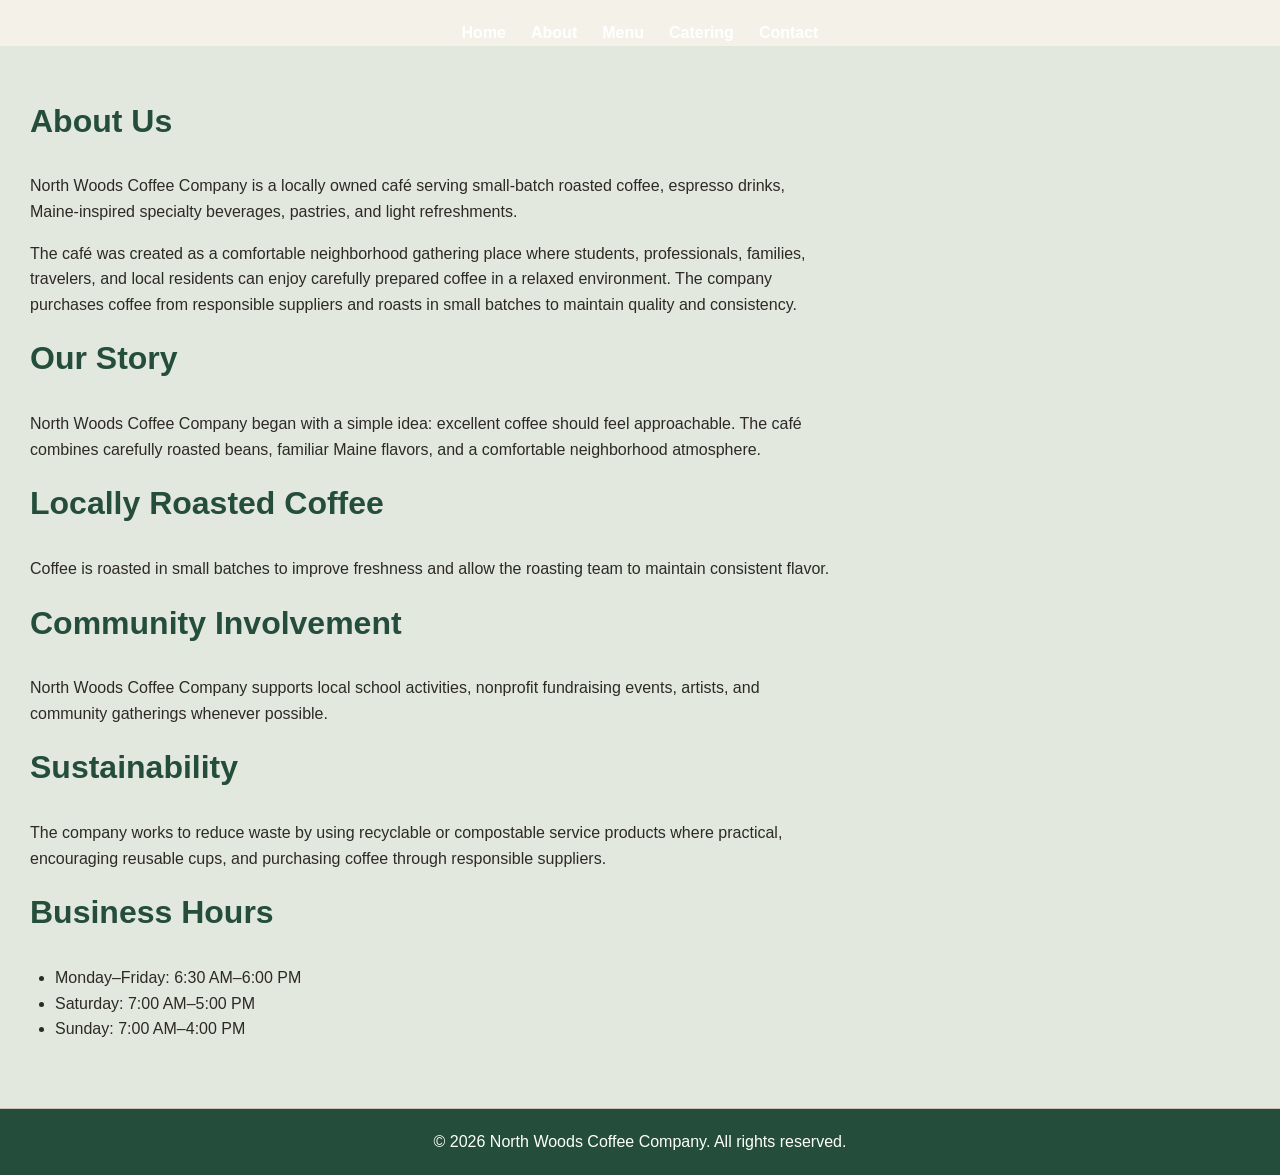
==== about.html @ 858e53b8 "Individual Pages" ====
<!DOCTYPE html>
 <html lang="en">
 <head>
    <meta charset="UTF-8">
    <meta name="viewport" content="width=device-width, initial-scale=1.0">
    <title>Document</title>
     <link rel="stylesheet" href="css/style.css">
</head>
 <nav id="main-navigation">

        <ul>
            <li><a href="index.html">Home</a></li>
            <li><a href="about.html">About</a></li>
            <li><a href="menu.html">Menu</a></li>
            <li><a href="catering.html">Catering</a></li>
            <li><a href="contact.html">Contact</a></li>
        </ul>

    </nav>


        <section id="about">

            <h2>About Us</h2>

            <p>
                North Woods Coffee Company is a locally owned café
                serving small-batch roasted coffee, espresso drinks,
                Maine-inspired specialty beverages, pastries, and light
                refreshments.
            </p>

            <p>
                The café was created as a comfortable neighborhood
                gathering place where students, professionals,
                families, travelers, and local residents can enjoy
                carefully prepared coffee in a relaxed environment.
                The company purchases coffee from responsible suppliers
                and roasts in small batches to maintain quality
                and consistency.
            </p>

            <h2>Our Story</h2>

            <p>
                North Woods Coffee Company began with a simple idea:
                excellent coffee should feel approachable. The café
                combines carefully roasted beans, familiar Maine flavors,
                and a comfortable neighborhood atmosphere.
            </p>

            <h2>Locally Roasted Coffee</h2>

            <p>
                Coffee is roasted in small batches to improve freshness
                and allow the roasting team to maintain consistent flavor.
            </p>

            <h2>Community Involvement</h2>

            <p>
                North Woods Coffee Company supports local school activities,
                nonprofit fundraising events, artists, and community
                gatherings whenever possible.
            </p>

            <h2>Sustainability</h2>

            <p>
                The company works to reduce waste by using recyclable or
                compostable service products where practical, encouraging
                reusable cups, and purchasing coffee through responsible
                suppliers.
            </p>

            <h2>Business Hours</h2>

            <ul>
                <li>Monday–Friday: 6:30 AM–6:00 PM</li>
                <li>Saturday: 7:00 AM–5:00 PM</li>
                <li>Sunday: 7:00 AM–4:00 PM</li>
            </ul>

        </section>

        <footer>

        <p>
            &copy; 2026 North Woods Coffee Company.
            All rights reserved.
        </p>

    </footer>

</body>

</html>
---- css/style.css ----
* {
    box-sizing: border-box;
}

body {
    margin: 0;
    font-family: Arial, Helvetica, sans-serif;
    background-color: #f4f1e8;
    color: #2d2a24;
    line-height: 1.6;
}

img {
    max-width: 100%;
    height: auto;
}

a {
    color: #244d3b;
}

a:hover {
    color: #8a5a32;
}


h1,
h2,
h3 {
    color: #244d3b;
}

h1 {
    font-size: 2.5rem;
    margin-bottom: 5px;
}

h2 {
    font-size: 2rem;
    margin-top: 0;
}

h3 {
    font-size: 1.4rem;
}

h5 {
    color: #6b4328;
}



header {
    background-color: #244d3b;
    color: white;
    text-align: center;
    padding: 25px;
}

header h1 {
    color: #f4f1e8;
    margin: 0;
}

header p {
    color: #e4c48a;
    margin-top: 5px;
}



nav ul {
    list-style-type: none;
    padding: 0;
    margin: 20px 0 0;

    display: flex;
    justify-content: center;
    gap: 25px;
}

nav a {
    color: white;
    text-decoration: none;
    font-weight: bold;
}

nav a:hover {
    color: #e4c48a;
}

@media (max-width: 600px) {

    .menu-toggle {
        display: block;
        margin: 15px auto;
    }

    nav ul {
        display: none;
        flex-direction: column;
        gap: 15px;
        margin-top: 10px;
        text-align: center;
    }

    nav.open ul {
        display: flex;
    }

}

.menu-toggle {
    display: none;
    background: none;
    border: 1px solid white;
    color: white;
    padding: 10px 15px;
    font-size: 16px;
    cursor: pointer;
}

main {
    width: 90%;
    max-width: 1100px;
    margin: 0 auto;
}

section {
    padding: 50px 0;
    border-bottom: 1px solid #c9c1b3;
}

section p {
    max-width: 800px;
}




.hero {
    display: flex;
    align-items: center;
    gap: 40px;
    padding: 60px 0;
}

.hero-content {
    flex: 1;
}

.hero-content h2 {
    font-size: 2.5rem;
}

.hero-image {
    flex: 1;
}

.hero-image img {
    width: 100%;
    border-radius: 10px;
}



.button {
    display: inline-block;
    background-color: #8a5a32;
    color: white;
    text-decoration: none;
    padding: 12px 20px;
    border-radius: 5px;
    margin-top: 10px;
    font-weight: bold;
}

.button:hover {
    background-color: #244d3b;
}




.card-grid {
    display: grid;
    grid-template-columns: repeat(3, 1fr);
    gap: 20px;
    margin-bottom: 40px;
}

.menu-card,
.service-card {
    background-color: white;
    border: 1px solid #c9c1b3;
    border-radius: 8px;
    padding: 20px;
}

.menu-card h3,
.service-card h3 {
    margin-top: 0;
}

.menu-card h5,
.service-card h5 {
    margin-bottom: 0;
}




#about {
    background-color: #e3e8df;
    padding-left: 30px;
    padding-right: 30px;
}

#about ul {
    padding-left: 25px;
}




#menu {
    background-color: #f4f1e8;
}

#menu > h3 {
    color: #6b4328;
    border-bottom: 2px solid #8a5a32;
    padding-bottom: 5px;
}




#catering {
    background-color: #e3e8df;
    padding: 25px;
}




#contact {
    background-color: #f4f1e8;
}



footer {
    background-color: #244d3b;
    color: white;
    text-align: center;
    padding: 20px;
}

footer p {
    margin: 0;
}


/* Keyboard focus styles */
a:focus,
button:focus,
input:focus,
textarea:focus {
    outline: 3px solid #8a5a32;
    outline-offset: 3px;
}


/* Contact form styles */
form {
    max-width: 600px;
}

input,
textarea {
    width: 100%;
    max-width: 100%;
    padding: 10px;
    font-family: Arial, Helvetica, sans-serif;
    font-size: 1rem;
    border: 1px solid #6b4328;
    border-radius: 5px;
}

form label {
    display: block;
    margin-bottom: 5px;
    font-weight: bold;
}

form button {
    background-color: #244d3b;
    color: white;
    padding: 12px 20px;
    border: none;
    border-radius: 5px;
    font-size: 1rem;
    cursor: pointer;
}

form button:hover {
    background-color: #8a5a32;
}


/* Tablet layout */
@media (max-width: 900px) {

    .card-grid {
        grid-template-columns: repeat(2, 1fr);
    }

    .hero {
        gap: 25px;
    }

}


/* Smaller screens */
@media (max-width: 700px) {

    .hero {
        flex-direction: column;
        align-items: stretch;
    }

    .hero-content h2 {
        font-size: 2rem;
    }

    .hero-image {
        width: 100%;
    }

}


/* Smartphone layout */
@media (max-width: 600px) {

    header {
        padding: 20px 15px;
    }

    h1 {
        font-size: 2rem;
    }

    h2 {
        font-size: 1.5rem;
    }

    nav ul {
        flex-direction: column;
        align-items: center;
        gap: 5px;
    }

    nav a {
        display: inline-block;
        padding: 8px 15px;
    }

    main {
        width: 92%;
    }

    section {
        padding: 30px 0;
    }

    #about {
        padding-left: 15px;
        padding-right: 15px;
    }

    #catering {
        padding: 20px 15px;
    }

    .card-grid {
        grid-template-columns: 1fr;
        gap: 15px;
    }

    .hero {
        padding: 35px 0;
    }

    .hero-content h2 {
        font-size: 1.8rem;
    }

    .button {
        padding: 12px 20px;
    }

    footer {
        padding: 20px 15px;
    }

}

.price {
    color: #6b4328;
    font-weight: bold;
}
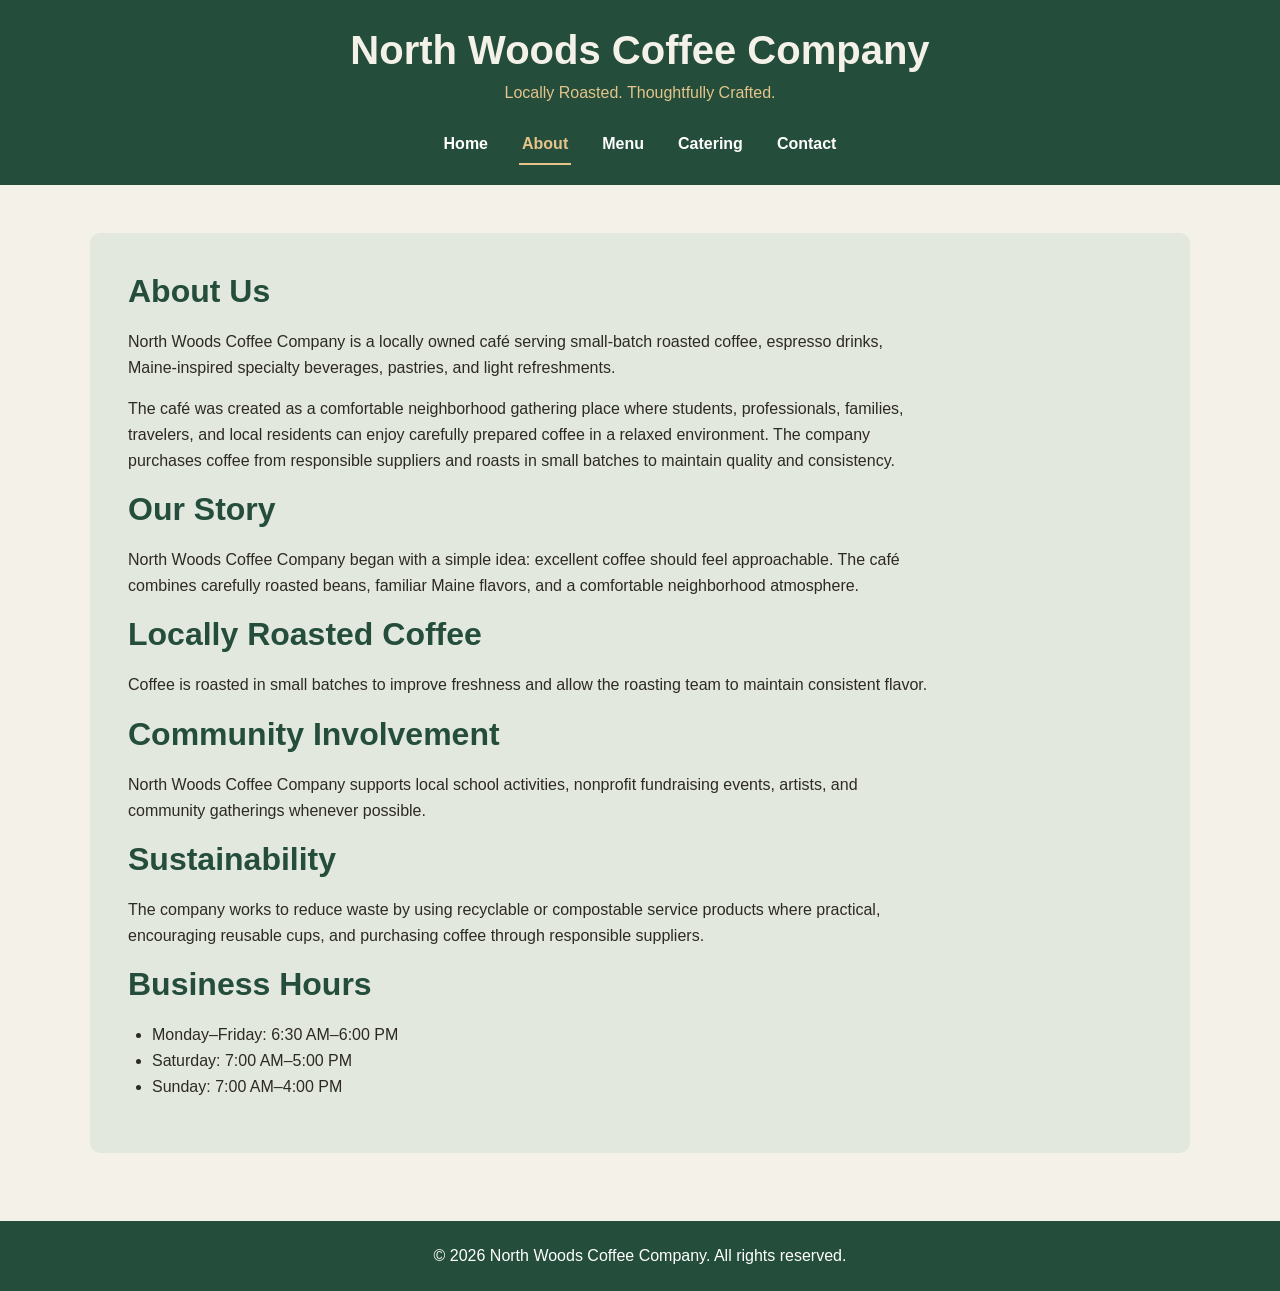
==== commit d22a84c2: "Pages updates" ====
--- a/about.html
+++ b/about.html
@@ -1,25 +1,39 @@
- <!DOCTYPE html>
- <html lang="en">
- <head>
+
+<!DOCTYPE html>
+<html lang="en">
+<head>
     <meta charset="UTF-8">
     <meta name="viewport" content="width=device-width, initial-scale=1.0">
-    <title>Document</title>
-     <link rel="stylesheet" href="css/style.css">
+    <title>About | North Woods Coffee Company</title>
+    <link rel="stylesheet" href="css/style.css">
+    <script src="js/script.js" defer></script>
 </head>
- <nav id="main-navigation">
+<body>
 
-        <ul>
-            <li><a href="index.html">Home</a></li>
-            <li><a href="about.html">About</a></li>
-            <li><a href="menu.html">Menu</a></li>
-            <li><a href="catering.html">Catering</a></li>
-            <li><a href="contact.html">Contact</a></li>
-        </ul>
+    <header>
+        <h1>North Woods Coffee Company</h1>
+        <p>Locally Roasted. Thoughtfully Crafted.</p>
 
-    </nav>
+        <button class="menu-toggle" type="button"
+                aria-expanded="false"
+                aria-controls="main-navigation">
+            Menu
+        </button>
 
+        <nav class="site-nav" id="main-navigation">
+            <ul>
+                <li><a href="index.html">Home</a></li>
+                <li><a href="about.html">About</a></li>
+                <li><a href="menu.html">Menu</a></li>
+                <li><a href="catering.html">Catering</a></li>
+                <li><a href="contact.html">Contact</a></li>
+            </ul>
+        </nav>
+    </header>
 
-        <section id="about">
+    <main>
+
+        <section id="about" class="page-section">
 
             <h2>About Us</h2>
 
@@ -32,21 +46,20 @@
 
             <p>
                 The café was created as a comfortable neighborhood
-                gathering place where students, professionals,
-                families, travelers, and local residents can enjoy
-                carefully prepared coffee in a relaxed environment.
-                The company purchases coffee from responsible suppliers
-                and roasts in small batches to maintain quality
-                and consistency.
+                gathering place where students, professionals, families,
+                travelers, and local residents can enjoy carefully prepared
+                coffee in a relaxed environment. The company purchases coffee
+                from responsible suppliers and roasts in small batches to
+                maintain quality and consistency.
             </p>
 
             <h2>Our Story</h2>
 
             <p>
                 North Woods Coffee Company began with a simple idea:
-                excellent coffee should feel approachable. The café
-                combines carefully roasted beans, familiar Maine flavors,
-                and a comfortable neighborhood atmosphere.
+                excellent coffee should feel approachable. The café combines
+                carefully roasted beans, familiar Maine flavors, and a
+                comfortable neighborhood atmosphere.
             </p>
 
             <h2>Locally Roasted Coffee</h2>
@@ -83,15 +96,11 @@
 
         </section>
 
-        <footer>
+    </main>
 
-        <p>
-            &copy; 2026 North Woods Coffee Company.
-            All rights reserved.
-        </p>
-
+    <footer>
+        <p>&copy; 2026 North Woods Coffee Company. All rights reserved.</p>
     </footer>
 
 </body>
-
 </html>
--- a/css/style.css
+++ b/css/style.css
@@ -1,7 +1,10 @@
-
-
+/* North Woods Coffee Company - shared site styles */
 * {
     box-sizing: border-box;
+}
+
+html {
+    scroll-behavior: smooth;
 }
 
 body {
@@ -13,6 +16,7 @@
 }
 
 img {
+    display: block;
     max-width: 100%;
     height: auto;
 }
@@ -25,138 +29,125 @@
     color: #8a5a32;
 }
 
-
-h1,
-h2,
-h3 {
+h1, h2, h3 {
     color: #244d3b;
+    line-height: 1.25;
 }
 
 h1 {
     font-size: 2.5rem;
-    margin-bottom: 5px;
+    margin: 0;
 }
 
 h2 {
     font-size: 2rem;
+    margin: 0 0 18px;
+}
+
+h3 {
+    font-size: 1.35rem;
     margin-top: 0;
 }
 
-h3 {
-    font-size: 1.4rem;
-}
-
-h5 {
-    color: #6b4328;
-}
-
-
+p {
+    margin-top: 0;
+}
 
 header {
+    width: 100%;
     background-color: #244d3b;
     color: white;
     text-align: center;
-    padding: 25px;
+    padding: 25px 20px 20px;
 }
 
 header h1 {
     color: #f4f1e8;
-    margin: 0;
 }
 
 header p {
     color: #e4c48a;
-    margin-top: 5px;
-}
-
-
-
-nav ul {
-    list-style-type: none;
-    padding: 0;
-    margin: 20px 0 0;
-
+    margin: 5px 0 0;
+}
+
+.site-nav {
+    max-width: 1100px;
+    margin: 0 auto;
+}
+
+.site-nav ul {
+    list-style: none;
     display: flex;
     justify-content: center;
-    gap: 25px;
-}
-
-nav a {
-    color: white;
+    align-items: center;
+    flex-wrap: wrap;
+    gap: 12px 28px;
+    margin: 18px 0 0;
+    padding: 0;
+}
+
+.site-nav a {
+    display: inline-block;
+    color: #fff;
     text-decoration: none;
     font-weight: bold;
-}
-
-nav a:hover {
+    padding: 7px 3px;
+    border-bottom: 2px solid transparent;
+    transition: color 0.2s ease, border-color 0.2s ease;
+}
+
+.site-nav a:hover,
+.site-nav a[aria-current="page"] {
     color: #e4c48a;
-}
-
-@media (max-width: 600px) {
-
-    .menu-toggle {
-        display: block;
-        margin: 15px auto;
-    }
-
-    nav ul {
-        display: none;
-        flex-direction: column;
-        gap: 15px;
-        margin-top: 10px;
-        text-align: center;
-    }
-
-    nav.open ul {
-        display: flex;
-    }
-
+    border-bottom-color: #e4c48a;
 }
 
 .menu-toggle {
     display: none;
-    background: none;
-    border: 1px solid white;
-    color: white;
-    padding: 10px 15px;
-    font-size: 16px;
+    margin: 16px auto 0;
+    padding: 9px 16px;
+    color: white;
+    background: transparent;
+    border: 1px solid #e4c48a;
+    border-radius: 5px;
+    font-size: 1rem;
     cursor: pointer;
 }
 
 main {
-    width: 90%;
-    max-width: 1100px;
+    width: min(90%, 1100px);
     margin: 0 auto;
-}
-
-section {
-    padding: 50px 0;
-    border-bottom: 1px solid #c9c1b3;
-}
-
-section p {
+    padding: 28px 0 48px;
+}
+
+.page-section {
+    padding: 38px;
+    margin: 20px 0;
+    background: #e3e8df;
+    border-radius: 10px;
+}
+
+.page-section p {
     max-width: 800px;
 }
-
-
-
 
 .hero {
     display: flex;
     align-items: center;
     gap: 40px;
-    padding: 60px 0;
-}
-
-.hero-content {
+    padding: 45px 0;
+    margin: 0;
+    background: transparent;
+}
+
+.hero-content,
+.hero-image {
     flex: 1;
+    min-width: 0;
 }
 
 .hero-content h2 {
     font-size: 2.5rem;
-}
-
-.hero-image {
-    flex: 1;
 }
 
 .hero-image img {
@@ -164,130 +155,112 @@
     border-radius: 10px;
 }
 
-
-
-.button {
+.button,
+form button,
+.filter-button {
     display: inline-block;
     background-color: #8a5a32;
     color: white;
     text-decoration: none;
-    padding: 12px 20px;
+    padding: 11px 19px;
+    border: 0;
     border-radius: 5px;
     margin-top: 10px;
     font-weight: bold;
-}
-
-.button:hover {
+    cursor: pointer;
+}
+
+.button:hover,
+form button:hover,
+.filter-button:hover {
     background-color: #244d3b;
-}
-
-
-
+    color: white;
+}
 
 .card-grid {
     display: grid;
-    grid-template-columns: repeat(3, 1fr);
+    grid-template-columns: repeat(3, minmax(0, 1fr));
     gap: 20px;
-    margin-bottom: 40px;
+    margin: 18px 0 36px;
 }
 
 .menu-card,
 .service-card {
-    background-color: white;
+    min-width: 0;
+    background: white;
     border: 1px solid #c9c1b3;
     border-radius: 8px;
-    padding: 20px;
+    padding: 22px;
 }
 
 .menu-card h3,
 .service-card h3 {
-    margin-top: 0;
-}
-
-.menu-card h5,
-.service-card h5 {
-    margin-bottom: 0;
-}
-
-
-
-
-#about {
-    background-color: #e3e8df;
-    padding-left: 30px;
-    padding-right: 30px;
-}
-
-#about ul {
-    padding-left: 25px;
-}
-
-
-
-
-#menu {
-    background-color: #f4f1e8;
-}
-
-#menu > h3 {
+    margin: 0 0 10px;
+}
+
+.price {
+    color: #6b4328;
+    font-weight: bold;
+    margin: 12px 0 0;
+}
+
+.menu-section-title {
     color: #6b4328;
     border-bottom: 2px solid #8a5a32;
-    padding-bottom: 5px;
-}
-
-
-
-
-#catering {
-    background-color: #e3e8df;
-    padding: 25px;
-}
-
-
-
-
-#contact {
-    background-color: #f4f1e8;
-}
-
-
-
-footer {
-    background-color: #244d3b;
-    color: white;
-    text-align: center;
-    padding: 20px;
-}
-
-footer p {
-    margin: 0;
-}
-
-
-/* Keyboard focus styles */
-a:focus,
-button:focus,
-input:focus,
-textarea:focus {
-    outline: 3px solid #8a5a32;
-    outline-offset: 3px;
-}
-
-
-/* Contact form styles */
+    padding-bottom: 7px;
+    margin-top: 32px;
+}
+
+.filter-controls {
+    display: flex;
+    flex-wrap: wrap;
+    gap: 10px;
+    margin: 18px 0 25px;
+}
+
+.filter-button {
+    margin: 0;
+    background: #e3e8df;
+    color: #244d3b;
+    border: 1px solid #244d3b;
+}
+
+.filter-button[aria-pressed="true"] {
+    background: #244d3b;
+    color: white;
+}
+
+.menu-card[hidden] {
+    display: none;
+}
+
+#about ul {
+    padding-left: 24px;
+}
+
 form {
     max-width: 600px;
 }
 
+form p {
+    margin-bottom: 18px;
+}
+
 input,
 textarea {
+    display: block;
     width: 100%;
     max-width: 100%;
-    padding: 10px;
+    padding: 11px;
     font-family: Arial, Helvetica, sans-serif;
     font-size: 1rem;
     border: 1px solid #6b4328;
     border-radius: 5px;
+    background: white;
+}
+
+textarea {
+    resize: vertical;
 }
 
 form label {
@@ -296,38 +269,49 @@
     font-weight: bold;
 }
 
-form button {
+.form-message {
+    margin-top: 16px;
+    font-weight: bold;
+}
+
+.form-message.success {
+    color: #244d3b;
+}
+
+.form-message.error {
+    color: #8a2f24;
+}
+
+footer {
     background-color: #244d3b;
     color: white;
-    padding: 12px 20px;
-    border: none;
-    border-radius: 5px;
-    font-size: 1rem;
-    cursor: pointer;
-}
-
-form button:hover {
-    background-color: #8a5a32;
-}
-
-
-/* Tablet layout */
+    text-align: center;
+    padding: 22px 15px;
+}
+
+footer p {
+    margin: 0;
+}
+
+a:focus-visible,
+button:focus-visible,
+input:focus-visible,
+textarea:focus-visible {
+    outline: 3px solid #8a5a32;
+    outline-offset: 3px;
+}
+
 @media (max-width: 900px) {
-
     .card-grid {
-        grid-template-columns: repeat(2, 1fr);
+        grid-template-columns: repeat(2, minmax(0, 1fr));
     }
 
     .hero {
         gap: 25px;
     }
-
-}
-
-
-/* Smaller screens */
+}
+
 @media (max-width: 700px) {
-
     .hero {
         flex-direction: column;
         align-items: stretch;
@@ -340,13 +324,9 @@
     .hero-image {
         width: 100%;
     }
-
-}
-
-
-/* Smartphone layout */
+}
+
 @media (max-width: 600px) {
-
     header {
         padding: 20px 15px;
     }
@@ -356,35 +336,36 @@
     }
 
     h2 {
-        font-size: 1.5rem;
-    }
-
-    nav ul {
+        font-size: 1.6rem;
+    }
+
+    .menu-toggle {
+        display: inline-block;
+    }
+
+    .site-nav ul {
+        display: none;
         flex-direction: column;
-        align-items: center;
-        gap: 5px;
-    }
-
-    nav a {
-        display: inline-block;
-        padding: 8px 15px;
+        gap: 4px;
+        margin-top: 12px;
+    }
+
+    .site-nav.open ul {
+        display: flex;
+    }
+
+    .site-nav a {
+        padding: 7px 15px;
     }
 
     main {
         width: 92%;
-    }
-
-    section {
-        padding: 30px 0;
-    }
-
-    #about {
-        padding-left: 15px;
-        padding-right: 15px;
-    }
-
-    #catering {
-        padding: 20px 15px;
+        padding-top: 18px;
+    }
+
+    .page-section {
+        padding: 24px 18px;
+        margin: 14px 0;
     }
 
     .card-grid {
@@ -393,24 +374,14 @@
     }
 
     .hero {
-        padding: 35px 0;
+        padding: 28px 0;
     }
 
     .hero-content h2 {
         font-size: 1.8rem;
     }
 
-    .button {
-        padding: 12px 20px;
-    }
-
     footer {
         padding: 20px 15px;
     }
-
-}
-
-.price {
-    color: #6b4328;
-    font-weight: bold;
 }
